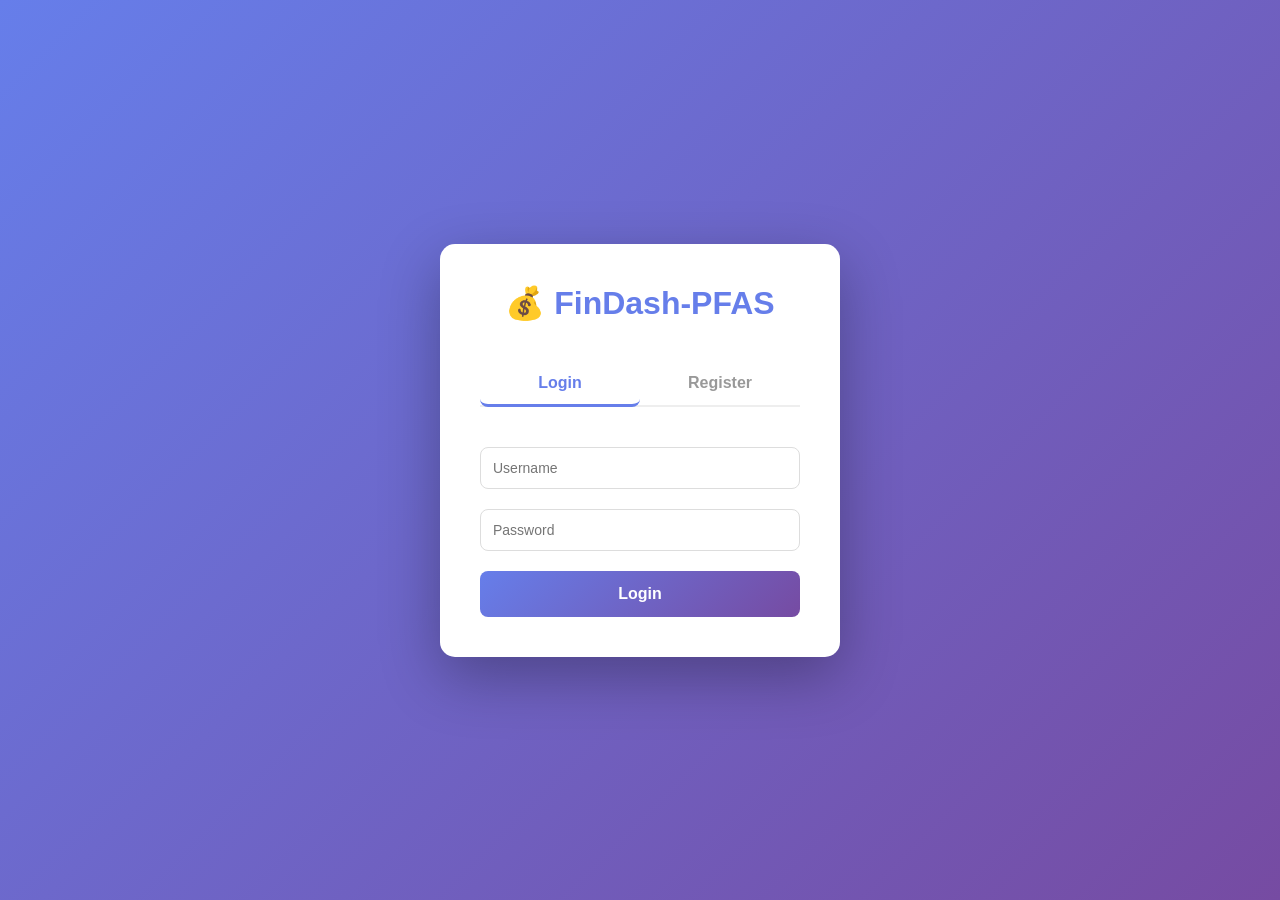
==== templates/login.html @ d6679ab9 "Update login.html" ====
<!DOCTYPE html>
<html>
<head>
    <meta charset="UTF-8">
    <title>FinDash - Login</title>
    <meta name="viewport" content="width=device-width, initial-scale=1.0">
    <style>
        * {
            margin: 0;
            padding: 0;
            box-sizing: border-box;
        }
        
        body {
            font-family: 'Segoe UI', Tahoma, Geneva, Verdana, sans-serif;
          background: linear-gradient(135deg, #667eea 0%, #764ba2 100%);
            min-height: 100vh;
            display: flex;
            align-items: center;
            justify-content: center;
            padding: 20px;
        }
        
        .container {
            background: white;
            padding: 40px;
            border-radius: 15px;
            box-shadow: 0 20px 60px rgba(0, 0, 0, 0.3);
            max-width: 400px;
            width: 100%;
        }
        
        h1 {
            color: #667eea;
            text-align: center;
            margin-bottom: 30px;
            font-size: 2em;
        }
        
        .tabs {
            display: flex;
            margin-bottom: 30px;
            border-bottom: 2px solid #eee;
        }
        
        .tab {
            flex: 1;
            padding: 12px;
            text-align: center;
            cursor: pointer;
            border: none;
            background: none;
            color: #999;
            font-size: 16px;
        }
        
        .tab.active {
            color: #667eea;
            border-bottom: 3px solid #667eea;
            margin-bottom: -2px;
        }
        
        .form-container {
            display: none;
        }
        
        .form-container.active {
            display: block;
        }
        
        input {
            width: 100%;
            padding: 12px;
            margin: 10px 0;
            border: 1px solid #ddd;
            border-radius: 8px;
            font-size: 14px;
        }
        
        input:focus {
            outline: none;
            border-color: #667eea;
        }
        
        button {
            width: 100%;
            padding: 14px;
            background: linear-gradient(135deg, #667eea 0%, #764ba2 100%);
            color: white;
            border: none;
            border-radius: 8px;
            font-size: 16px;
            font-weight: bold;
            cursor: pointer;
            margin-top: 10px;
        }
        
        button:hover {
            transform: translateY(-2px);
            box-shadow: 0 5px 15px rgba(102, 126, 234, 0.4);
        }
        
        .message {
            padding: 12px;
            margin: 15px 0;
            border-radius: 8px;
            text-align: center;
            display: none;
        }
        
        .message.success {
            background: #d4edda;
            color: #155724;
        }
        
        .message.error {
            background: #f8d7da;
            color: #721c24;
        }
    </style>
</head>
<body>
    <div class="container">
        <h1>💰 FinDash-PFAS</h1>
        
        <div class="tabs">
            <button class="tab active" onclick="showTab('login')">Login</button>
            <button class="tab" onclick="showTab('register')">Register</button>
        </div>
        
        <div id="message" class="message"></div>
        
        <!-- Login Form -->
        <div id="loginForm" class="form-container active">
            <form onsubmit="login(event)">
                <input type="text" id="loginUsername" placeholder="Username" required>
                <input type="password" id="loginPassword" placeholder="Password" required>
                <button type="submit">Login</button>
            </form>
        </div>
        
        <!-- Register Form -->
        <div id="registerForm" class="form-container">
            <form onsubmit="register(event)">
                <input type="text" id="regUsername" placeholder="Username" required>
                <input type="text" id="regFullName" placeholder="Full Name" required>
                <input type="email" id="regEmail" placeholder="Email" required>
                <input type="password" id="regPassword" placeholder="Password (min 6 characters)" required minlength="6">
                <button type="submit">Register</button>
            </form>
        </div>
    </div>
    
    <script>
        function showTab(tab) {
            document.getElementById('loginForm').classList.remove('active');
            document.getElementById('registerForm').classList.remove('active');
            document.querySelectorAll('.tab').forEach(t => t.classList.remove('active'));
            
            if (tab === 'login') {
                document.getElementById('loginForm').classList.add('active');
                document.querySelectorAll('.tab')[0].classList.add('active');
            } else {
                document.getElementById('registerForm').classList.add('active');
                document.querySelectorAll('.tab')[1].classList.add('active');
            }
            
            hideMessage();
        }
        
        function showMessage(text, type) {
            const msg = document.getElementById('message');
            msg.textContent = text;
            msg.className = 'message ' + type;
            msg.style.display = 'block';
        }
        
        function hideMessage() {
            document.getElementById('message').style.display = 'none';
        }
        
        async function login(e) {
            e.preventDefault();
            
            const username = document.getElementById('loginUsername').value;
            const password = document.getElementById('loginPassword').value;
            
            try {
                const response = await fetch('/api/login', {
                    method: 'POST',
                    headers: {'Content-Type': 'application/json'},
                    body: JSON.stringify({username, password})
                });
                
                const data = await response.json();
                
                if (data.success) {
                    showMessage('✅ Login successful!', 'success');
                    setTimeout(() => {
                        window.location.href = '/';
                    }, 1000);
                } else {
                    showMessage('❌ Invalid username or password', 'error');
                }
            } catch (error) {
                showMessage('❌ Login failed. Please try again.', 'error');
            }
        }
        
        async function register(e) {
            e.preventDefault();
            
            const username = document.getElementById('regUsername').value;
            const fullName = document.getElementById('regFullName').value;
            const email = document.getElementById('regEmail').value;
            const password = document.getElementById('regPassword').value;
            
            try {
                const response = await fetch('/api/register', {
                    method: 'POST',
                    headers: {'Content-Type': 'application/json'},
                    body: JSON.stringify({
                        username: username,
                        full_name: fullName,
                        email: email,
                        password: password
                    })
                });
                
                const data = await response.json();
                
                if (data.success) {
                    showMessage('✅ Registration successful!', 'success');
                    setTimeout(() => {
                        window.location.href = '/';
                    }, 1000);
                } else {
                    showMessage('❌ ' + data.message, 'error');
                }
            } catch (error) {
                showMessage('❌ Registration failed. Please try again.', 'error');
            }
        }
    </script>
</body>
</html>
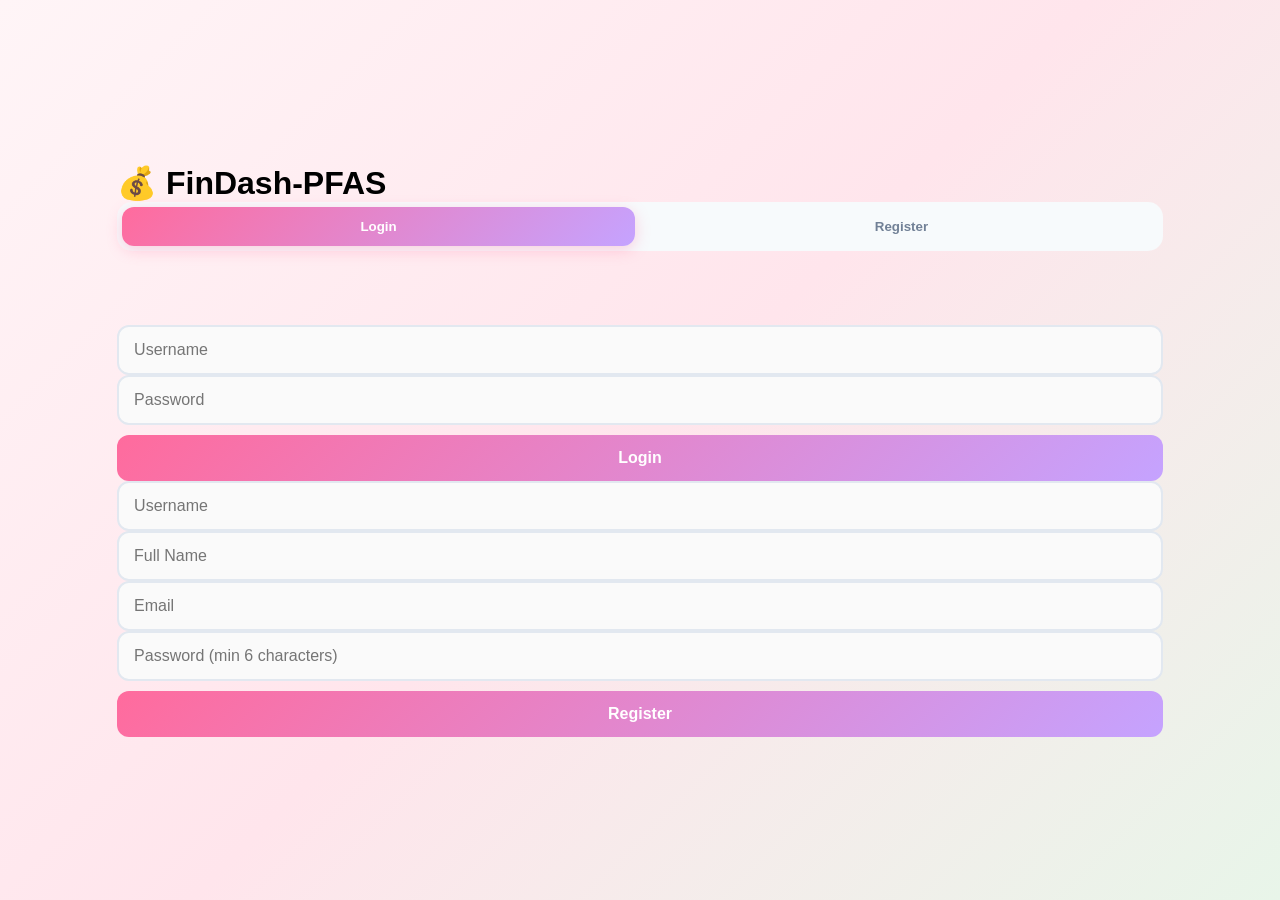
==== commit 10fc72f2: "beautuiful loook" ====
--- a/templates/login.html
+++ b/templates/login.html
@@ -4,120 +4,165 @@
     <meta charset="UTF-8">
     <title>FinDash - Login</title>
     <meta name="viewport" content="width=device-width, initial-scale=1.0">
-    <style>
-        * {
-            margin: 0;
-            padding: 0;
-            box-sizing: border-box;
-        }
-        
-        body {
-            font-family: 'Segoe UI', Tahoma, Geneva, Verdana, sans-serif;
-          background: linear-gradient(135deg, #667eea 0%, #764ba2 100%);
-            min-height: 100vh;
-            display: flex;
-            align-items: center;
-            justify-content: center;
-            padding: 20px;
-        }
-        
-        .container {
-            background: white;
-            padding: 40px;
-            border-radius: 15px;
-            box-shadow: 0 20px 60px rgba(0, 0, 0, 0.3);
-            max-width: 400px;
-            width: 100%;
-        }
-        
-        h1 {
-            color: #667eea;
-            text-align: center;
-            margin-bottom: 30px;
+   <style>
+    * {
+        margin: 0;
+        padding: 0;
+        box-sizing: border-box;
+    }
+
+    body {
+        font-family: 'Segoe UI', Tahoma, Geneva, Verdana, sans-serif;
+        background: linear-gradient(135deg, #FFF5F7 0%, #FFE5EC 50%, #E8F5E9 100%);
+        min-height: 100vh;
+        display: flex;
+        justify-content: center;
+        align-items: center;
+    }
+
+    .login-container {
+        background: white;
+        padding: 40px;
+        border-radius: 25px;
+        box-shadow: 0 20px 60px rgba(255, 107, 157, 0.2);
+        width: 90%;
+        max-width: 450px;
+        border: 1px solid rgba(255, 107, 157, 0.1);
+    }
+
+    .logo {
+        text-align: center;
+        margin-bottom: 30px;
+    }
+
+    .logo h1 {
+        font-size: 2.5em;
+        background: linear-gradient(135deg, #FF6B9D 0%, #C5A3FF 100%);
+        -webkit-background-clip: text;
+        -webkit-text-fill-color: transparent;
+        background-clip: text;
+        font-weight: 700;
+        margin-bottom: 5px;
+    }
+
+    .logo p {
+        color: #718096;
+        font-size: 0.95em;
+    }
+
+    .tabs {
+        display: flex;
+        gap: 10px;
+        margin-bottom: 30px;
+        background: #f7fafc;
+        padding: 5px;
+        border-radius: 15px;
+    }
+
+    .tab {
+        flex: 1;
+        padding: 12px;
+        background: transparent;
+        border: none;
+        cursor: pointer;
+        font-weight: 600;
+        color: #718096;
+        border-radius: 12px;
+        transition: all 0.3s;
+    }
+
+    .tab.active {
+        background: linear-gradient(135deg, #FF6B9D 0%, #C5A3FF 100%);
+        color: white;
+        box-shadow: 0 4px 15px rgba(255, 107, 157, 0.3);
+    }
+
+    .form-content {
+        display: none;
+    }
+
+    .form-content.active {
+        display: block;
+    }
+
+    .form-group {
+        margin-bottom: 20px;
+    }
+
+    label {
+        display: block;
+        margin-bottom: 8px;
+        color: #4a5568;
+        font-weight: 600;
+        font-size: 0.95em;
+    }
+
+    input {
+        width: 100%;
+        padding: 14px 15px;
+        border: 2px solid #e2e8f0;
+        border-radius: 12px;
+        font-size: 1em;
+        transition: all 0.3s;
+        background: #fafafa;
+    }
+
+    input:focus {
+        outline: none;
+        border-color: #FF6B9D;
+        background: white;
+        box-shadow: 0 0 0 3px rgba(255, 107, 157, 0.1);
+    }
+
+    button[type="submit"] {
+        width: 100%;
+        padding: 14px;
+        background: linear-gradient(135deg, #FF6B9D 0%, #C5A3FF 100%);
+        color: white;
+        border: none;
+        border-radius: 12px;
+        font-size: 1em;
+        font-weight: 600;
+        cursor: pointer;
+        transition: all 0.3s;
+        margin-top: 10px;
+    }
+
+    button[type="submit"]:hover {
+        transform: translateY(-2px);
+        box-shadow: 0 8px 20px rgba(255, 107, 157, 0.3);
+    }
+
+    .message {
+        padding: 12px;
+        border-radius: 10px;
+        margin-bottom: 20px;
+        font-weight: 500;
+        text-align: center;
+    }
+
+    .message.success {
+        background: linear-gradient(135deg, #E6FFFA 0%, #C1F7DC 100%);
+        color: #2d5f4d;
+        border: 1px solid #A8E6CF;
+    }
+
+    .message.error {
+        background: linear-gradient(135deg, #FFF5F7 0%, #FFE5EC 100%);
+        color: #8b3a4a;
+        border: 1px solid #FFB6C1;
+    }
+
+    @media (max-width: 480px) {
+        .login-container {
+            padding: 30px 20px;
+        }
+
+        .logo h1 {
             font-size: 2em;
         }
-        
-        .tabs {
-            display: flex;
-            margin-bottom: 30px;
-            border-bottom: 2px solid #eee;
-        }
-        
-        .tab {
-            flex: 1;
-            padding: 12px;
-            text-align: center;
-            cursor: pointer;
-            border: none;
-            background: none;
-            color: #999;
-            font-size: 16px;
-        }
-        
-        .tab.active {
-            color: #667eea;
-            border-bottom: 3px solid #667eea;
-            margin-bottom: -2px;
-        }
-        
-        .form-container {
-            display: none;
-        }
-        
-        .form-container.active {
-            display: block;
-        }
-        
-        input {
-            width: 100%;
-            padding: 12px;
-            margin: 10px 0;
-            border: 1px solid #ddd;
-            border-radius: 8px;
-            font-size: 14px;
-        }
-        
-        input:focus {
-            outline: none;
-            border-color: #667eea;
-        }
-        
-        button {
-            width: 100%;
-            padding: 14px;
-            background: linear-gradient(135deg, #667eea 0%, #764ba2 100%);
-            color: white;
-            border: none;
-            border-radius: 8px;
-            font-size: 16px;
-            font-weight: bold;
-            cursor: pointer;
-            margin-top: 10px;
-        }
-        
-        button:hover {
-            transform: translateY(-2px);
-            box-shadow: 0 5px 15px rgba(102, 126, 234, 0.4);
-        }
-        
-        .message {
-            padding: 12px;
-            margin: 15px 0;
-            border-radius: 8px;
-            text-align: center;
-            display: none;
-        }
-        
-        .message.success {
-            background: #d4edda;
-            color: #155724;
-        }
-        
-        .message.error {
-            background: #f8d7da;
-            color: #721c24;
-        }
-    </style>
+    }
+</style>
 </head>
 <body>
     <div class="container">
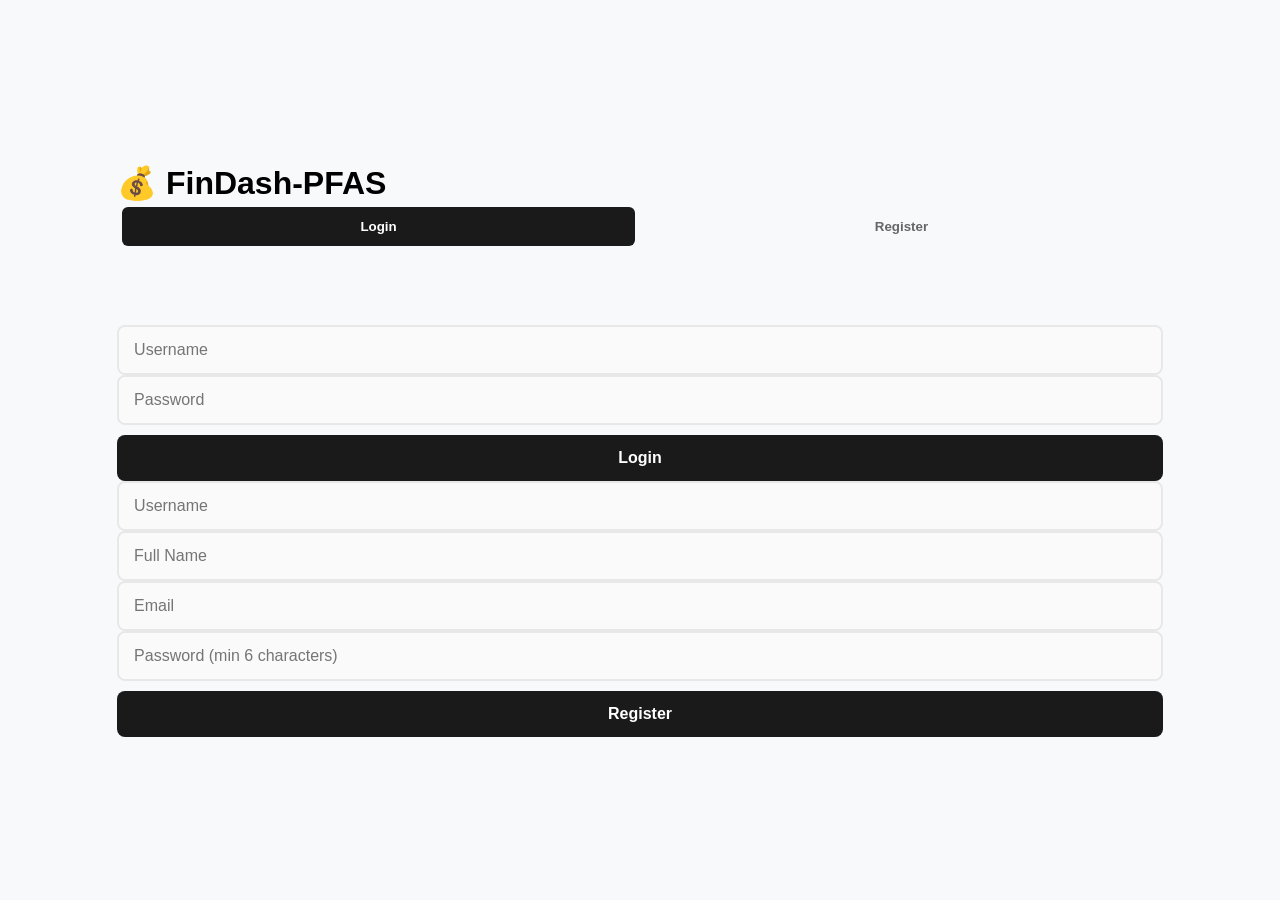
==== commit bf88123e: "kk" ====
--- a/templates/login.html
+++ b/templates/login.html
@@ -4,7 +4,7 @@
     <meta charset="UTF-8">
     <title>FinDash - Login</title>
     <meta name="viewport" content="width=device-width, initial-scale=1.0">
-   <style>
+  <style>
     * {
         margin: 0;
         padding: 0;
@@ -12,8 +12,8 @@
     }
 
     body {
-        font-family: 'Segoe UI', Tahoma, Geneva, Verdana, sans-serif;
-        background: linear-gradient(135deg, #FFF5F7 0%, #FFE5EC 50%, #E8F5E9 100%);
+        font-family: -apple-system, BlinkMacSystemFont, 'Segoe UI', Roboto, 'Helvetica Neue', Arial, sans-serif;
+        background: #f8f9fa;
         min-height: 100vh;
         display: flex;
         justify-content: center;
@@ -23,11 +23,11 @@
     .login-container {
         background: white;
         padding: 40px;
-        border-radius: 25px;
-        box-shadow: 0 20px 60px rgba(255, 107, 157, 0.2);
+        border-radius: 12px;
+        box-shadow: 0 4px 20px rgba(0, 0, 0, 0.1);
         width: 90%;
         max-width: 450px;
-        border: 1px solid rgba(255, 107, 157, 0.1);
+        border: 1px solid #e8e8e8;
     }
 
     .logo {
@@ -37,16 +37,14 @@
 
     .logo h1 {
         font-size: 2.5em;
-        background: linear-gradient(135deg, #FF6B9D 0%, #C5A3FF 100%);
-        -webkit-background-clip: text;
-        -webkit-text-fill-color: transparent;
-        background-clip: text;
+        color: #1a1a1a;
         font-weight: 700;
         margin-bottom: 5px;
+        letter-spacing: -0.5px;
     }
 
     .logo p {
-        color: #718096;
+        color: #888;
         font-size: 0.95em;
     }
 
@@ -54,9 +52,9 @@
         display: flex;
         gap: 10px;
         margin-bottom: 30px;
-        background: #f7fafc;
+        background: #f8f9fa;
         padding: 5px;
-        border-radius: 15px;
+        border-radius: 8px;
     }
 
     .tab {
@@ -66,15 +64,14 @@
         border: none;
         cursor: pointer;
         font-weight: 600;
-        color: #718096;
-        border-radius: 12px;
+        color: #666;
+        border-radius: 6px;
         transition: all 0.3s;
     }
 
     .tab.active {
-        background: linear-gradient(135deg, #FF6B9D 0%, #C5A3FF 100%);
+        background: #1a1a1a;
         color: white;
-        box-shadow: 0 4px 15px rgba(255, 107, 157, 0.3);
     }
 
     .form-content {
@@ -92,7 +89,7 @@
     label {
         display: block;
         margin-bottom: 8px;
-        color: #4a5568;
+        color: #333;
         font-weight: 600;
         font-size: 0.95em;
     }
@@ -100,8 +97,8 @@
     input {
         width: 100%;
         padding: 14px 15px;
-        border: 2px solid #e2e8f0;
-        border-radius: 12px;
+        border: 2px solid #e8e8e8;
+        border-radius: 8px;
         font-size: 1em;
         transition: all 0.3s;
         background: #fafafa;
@@ -109,18 +106,17 @@
 
     input:focus {
         outline: none;
-        border-color: #FF6B9D;
+        border-color: #1a1a1a;
         background: white;
-        box-shadow: 0 0 0 3px rgba(255, 107, 157, 0.1);
     }
 
     button[type="submit"] {
         width: 100%;
         padding: 14px;
-        background: linear-gradient(135deg, #FF6B9D 0%, #C5A3FF 100%);
+        background: #1a1a1a;
         color: white;
         border: none;
-        border-radius: 12px;
+        border-radius: 8px;
         font-size: 1em;
         font-weight: 600;
         cursor: pointer;
@@ -129,28 +125,28 @@
     }
 
     button[type="submit"]:hover {
+        background: #333;
         transform: translateY(-2px);
-        box-shadow: 0 8px 20px rgba(255, 107, 157, 0.3);
     }
 
     .message {
         padding: 12px;
-        border-radius: 10px;
+        border-radius: 8px;
         margin-bottom: 20px;
         font-weight: 500;
         text-align: center;
     }
 
     .message.success {
-        background: linear-gradient(135deg, #E6FFFA 0%, #C1F7DC 100%);
-        color: #2d5f4d;
-        border: 1px solid #A8E6CF;
+        background: #eafaf1;
+        color: #27ae60;
+        border: 1px solid #27ae60;
     }
 
     .message.error {
-        background: linear-gradient(135deg, #FFF5F7 0%, #FFE5EC 100%);
-        color: #8b3a4a;
-        border: 1px solid #FFB6C1;
+        background: #fadbd8;
+        color: #e74c3c;
+        border: 1px solid #e74c3c;
     }
 
     @media (max-width: 480px) {
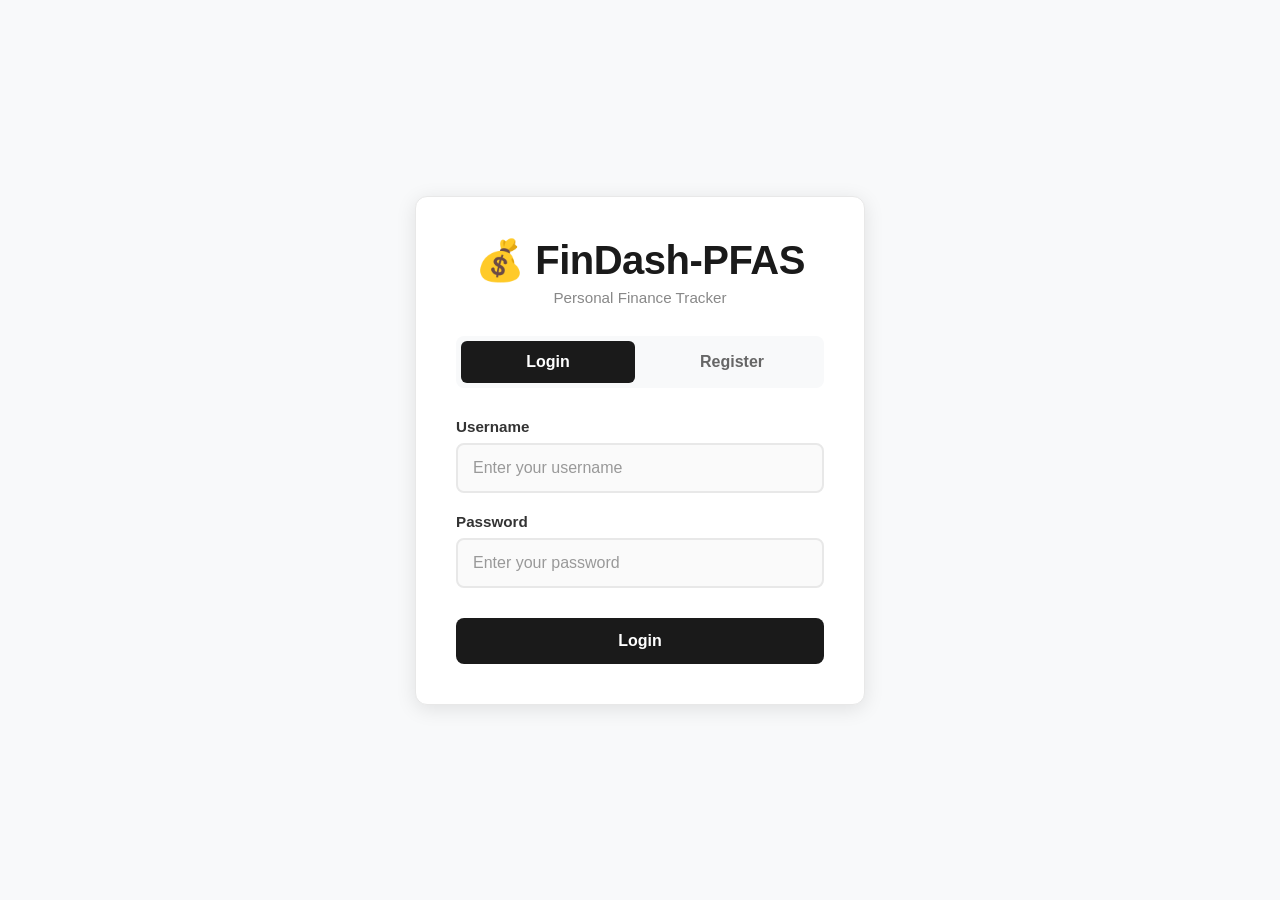
==== commit 422884e3: "Updated login page" ====
--- a/templates/login.html
+++ b/templates/login.html
@@ -2,285 +2,224 @@
 <html>
 <head>
     <meta charset="UTF-8">
+    <meta name="viewport" content="width=device-width, initial-scale=1.0, maximum-scale=1.0, user-scalable=no">
     <title>FinDash - Login</title>
-    <meta name="viewport" content="width=device-width, initial-scale=1.0">
-  <style>
-    * {
-        margin: 0;
-        padding: 0;
-        box-sizing: border-box;
-    }
-
-    body {
-        font-family: -apple-system, BlinkMacSystemFont, 'Segoe UI', Roboto, 'Helvetica Neue', Arial, sans-serif;
-        background: #f8f9fa;
-        min-height: 100vh;
-        display: flex;
-        justify-content: center;
-        align-items: center;
-    }
-
-    .login-container {
-        background: white;
-        padding: 40px;
-        border-radius: 12px;
-        box-shadow: 0 4px 20px rgba(0, 0, 0, 0.1);
-        width: 90%;
-        max-width: 450px;
-        border: 1px solid #e8e8e8;
-    }
-
-    .logo {
-        text-align: center;
-        margin-bottom: 30px;
-    }
-
-    .logo h1 {
-        font-size: 2.5em;
-        color: #1a1a1a;
-        font-weight: 700;
-        margin-bottom: 5px;
-        letter-spacing: -0.5px;
-    }
-
-    .logo p {
-        color: #888;
-        font-size: 0.95em;
-    }
-
-    .tabs {
-        display: flex;
-        gap: 10px;
-        margin-bottom: 30px;
-        background: #f8f9fa;
-        padding: 5px;
-        border-radius: 8px;
-    }
-
-    .tab {
-        flex: 1;
-        padding: 12px;
-        background: transparent;
-        border: none;
-        cursor: pointer;
-        font-weight: 600;
-        color: #666;
-        border-radius: 6px;
-        transition: all 0.3s;
-    }
-
-    .tab.active {
-        background: #1a1a1a;
-        color: white;
-    }
-
-    .form-content {
-        display: none;
-    }
-
-    .form-content.active {
-        display: block;
-    }
-
-    .form-group {
-        margin-bottom: 20px;
-    }
-
-    label {
-        display: block;
-        margin-bottom: 8px;
-        color: #333;
-        font-weight: 600;
-        font-size: 0.95em;
-    }
-
-    input {
-        width: 100%;
-        padding: 14px 15px;
-        border: 2px solid #e8e8e8;
-        border-radius: 8px;
-        font-size: 1em;
-        transition: all 0.3s;
-        background: #fafafa;
-    }
-
-    input:focus {
-        outline: none;
-        border-color: #1a1a1a;
-        background: white;
-    }
-
-    button[type="submit"] {
-        width: 100%;
-        padding: 14px;
-        background: #1a1a1a;
-        color: white;
-        border: none;
-        border-radius: 8px;
-        font-size: 1em;
-        font-weight: 600;
-        cursor: pointer;
-        transition: all 0.3s;
-        margin-top: 10px;
-    }
-
-    button[type="submit"]:hover {
-        background: #333;
-        transform: translateY(-2px);
-    }
-
-    .message {
-        padding: 12px;
-        border-radius: 8px;
-        margin-bottom: 20px;
-        font-weight: 500;
-        text-align: center;
-    }
-
-    .message.success {
-        background: #eafaf1;
-        color: #27ae60;
-        border: 1px solid #27ae60;
-    }
-
-    .message.error {
-        background: #fadbd8;
-        color: #e74c3c;
-        border: 1px solid #e74c3c;
-    }
-
-    @media (max-width: 480px) {
+    
+    <meta name="theme-color" content="#1a1a1a">
+    <meta name="apple-mobile-web-app-capable" content="yes">
+    <meta name="apple-mobile-web-app-status-bar-style" content="black">
+    
+    <style>
+        * { margin: 0; padding: 0; box-sizing: border-box; }
+
+        body {
+            font-family: -apple-system, BlinkMacSystemFont, 'Segoe UI', Roboto, 'Helvetica Neue', Arial, sans-serif;
+            background: #f8f9fa;
+            min-height: 100vh;
+            display: flex;
+            justify-content: center;
+            align-items: center;
+            padding: 20px;
+        }
+
         .login-container {
-            padding: 30px 20px;
-        }
-
-        .logo h1 {
-            font-size: 2em;
-        }
-    }
-</style>
+            background: white;
+            padding: 40px;
+            border-radius: 12px;
+            box-shadow: 0 4px 20px rgba(0,0,0,0.1);
+            width: 100%;
+            max-width: 450px;
+            border: 1px solid #e8e8e8;
+        }
+
+        .logo { text-align: center; margin-bottom: 30px; }
+        .logo h1 { font-size: 2.5em; color: #1a1a1a; font-weight: 700; margin-bottom: 5px; letter-spacing: -0.5px; }
+        .logo p { color: #888; font-size: 0.95em; }
+
+        .tabs {
+            display: flex;
+            gap: 10px;
+            margin-bottom: 30px;
+            background: #f8f9fa;
+            padding: 5px;
+            border-radius: 8px;
+            width: 100%;
+        }
+
+        .tab {
+            flex: 1;
+            padding: 12px;
+            background: transparent;
+            border: none;
+            cursor: pointer;
+            font-weight: 600;
+            color: #666;
+            border-radius: 6px;
+            transition: all 0.3s;
+            font-size: 1em;
+        }
+
+        .tab.active { background: #1a1a1a; color: white; }
+
+        /* KEY FIX: forms hidden by default */
+        .form-content { display: none; }
+        .form-content.active { display: block; }
+
+        .form-group { margin-bottom: 20px; }
+
+        label { display: block; margin-bottom: 8px; color: #333; font-weight: 600; font-size: 0.95em; }
+
+        input {
+            width: 100%;
+            padding: 14px 15px;
+            border: 2px solid #e8e8e8;
+            border-radius: 8px;
+            font-size: 1em;
+            transition: all 0.3s;
+            background: #fafafa;
+        }
+
+        input:focus { outline: none; border-color: #1a1a1a; background: white; }
+        input::placeholder { color: #999; }
+
+        button[type="submit"] {
+            width: 100%;
+            padding: 14px;
+            background: #1a1a1a;
+            color: white;
+            border: none;
+            border-radius: 8px;
+            font-size: 1em;
+            font-weight: 600;
+            cursor: pointer;
+            transition: all 0.3s;
+            margin-top: 10px;
+        }
+
+        button[type="submit"]:hover { background: #333; transform: translateY(-2px); }
+
+        .message { padding: 12px; border-radius: 8px; margin-bottom: 20px; font-weight: 500; text-align: center; }
+        .message.success { background: #eafaf1; color: #27ae60; border: 1px solid #27ae60; }
+        .message.error { background: #fadbd8; color: #e74c3c; border: 1px solid #e74c3c; }
+
+        @media (max-width: 480px) {
+            .login-container { padding: 30px 20px; }
+            .logo h1 { font-size: 2em; }
+            input, button { font-size: 16px; }
+        }
+    </style>
 </head>
 <body>
-    <div class="container">
-        <h1>💰 FinDash-PFAS</h1>
-        
+    <div class="login-container">
+        <div class="logo">
+            <h1>💰 FinDash-PFAS</h1>
+            <p>Personal Finance Tracker</p>
+        </div>
+
         <div class="tabs">
-            <button class="tab active" onclick="showTab('login')">Login</button>
-            <button class="tab" onclick="showTab('register')">Register</button>
-        </div>
-        
-        <div id="message" class="message"></div>
-        
+            <button class="tab active" id="tabLogin" onclick="switchTab('login')">Login</button>
+            <button class="tab" id="tabRegister" onclick="switchTab('register')">Register</button>
+        </div>
+
+        <div id="message"></div>
+
         <!-- Login Form -->
-        <div id="loginForm" class="form-container active">
-            <form onsubmit="login(event)">
-                <input type="text" id="loginUsername" placeholder="Username" required>
-                <input type="password" id="loginPassword" placeholder="Password" required>
+        <div id="loginForm" class="form-content active">
+            <form onsubmit="handleLogin(event)">
+                <div class="form-group">
+                    <label>Username</label>
+                    <input type="text" id="loginUsername" placeholder="Enter your username" required>
+                </div>
+                <div class="form-group">
+                    <label>Password</label>
+                    <input type="password" id="loginPassword" placeholder="Enter your password" required>
+                </div>
                 <button type="submit">Login</button>
             </form>
         </div>
-        
+
         <!-- Register Form -->
-        <div id="registerForm" class="form-container">
-            <form onsubmit="register(event)">
-                <input type="text" id="regUsername" placeholder="Username" required>
-                <input type="text" id="regFullName" placeholder="Full Name" required>
-                <input type="email" id="regEmail" placeholder="Email" required>
-                <input type="password" id="regPassword" placeholder="Password (min 6 characters)" required minlength="6">
+        <div id="registerForm" class="form-content">
+            <form onsubmit="handleRegister(event)">
+                <div class="form-group">
+                    <label>Username</label>
+                    <input type="text" id="regUsername" placeholder="Choose a username" required>
+                </div>
+                <div class="form-group">
+                    <label>Full Name</label>
+                    <input type="text" id="regFullname" placeholder="Enter your full name">
+                </div>
+                <div class="form-group">
+                    <label>Email</label>
+                    <input type="email" id="regEmail" placeholder="Enter your email">
+                </div>
+                <div class="form-group">
+                    <label>Password</label>
+                    <input type="password" id="regPassword" placeholder="Create a password" required>
+                </div>
                 <button type="submit">Register</button>
             </form>
         </div>
     </div>
-    
+
     <script>
-        function showTab(tab) {
-            document.getElementById('loginForm').classList.remove('active');
-            document.getElementById('registerForm').classList.remove('active');
-            document.querySelectorAll('.tab').forEach(t => t.classList.remove('active'));
-            
-            if (tab === 'login') {
-                document.getElementById('loginForm').classList.add('active');
-                document.querySelectorAll('.tab')[0].classList.add('active');
-            } else {
-                document.getElementById('registerForm').classList.add('active');
-                document.querySelectorAll('.tab')[1].classList.add('active');
-            }
-            
-            hideMessage();
-        }
-        
-        function showMessage(text, type) {
-            const msg = document.getElementById('message');
-            msg.textContent = text;
-            msg.className = 'message ' + type;
-            msg.style.display = 'block';
-        }
-        
-        function hideMessage() {
-            document.getElementById('message').style.display = 'none';
-        }
-        
-        async function login(e) {
+        // KEY FIX: use getElementById instead of event.target
+        function switchTab(tab) {
+            document.getElementById('tabLogin').classList.toggle('active', tab === 'login');
+            document.getElementById('tabRegister').classList.toggle('active', tab === 'register');
+            document.getElementById('loginForm').classList.toggle('active', tab === 'login');
+            document.getElementById('registerForm').classList.toggle('active', tab === 'register');
+            document.getElementById('message').innerHTML = '';
+        }
+
+        async function handleLogin(e) {
             e.preventDefault();
-            
             const username = document.getElementById('loginUsername').value;
             const password = document.getElementById('loginPassword').value;
-            
             try {
                 const response = await fetch('/api/login', {
                     method: 'POST',
                     headers: {'Content-Type': 'application/json'},
-                    body: JSON.stringify({username, password})
+                    body: JSON.stringify({ username, password })
                 });
-                
                 const data = await response.json();
-                
                 if (data.success) {
-                    showMessage('✅ Login successful!', 'success');
-                    setTimeout(() => {
-                        window.location.href = '/';
-                    }, 1000);
+                    showMessage('Login successful! Redirecting...', 'success');
+                    setTimeout(() => { window.location.href = '/'; }, 1000);
                 } else {
-                    showMessage('❌ Invalid username or password', 'error');
+                    showMessage(data.message || 'Invalid username or password', 'error');
                 }
             } catch (error) {
-                showMessage('❌ Login failed. Please try again.', 'error');
+                showMessage('Login failed. Please try again.', 'error');
             }
         }
-        
-        async function register(e) {
+
+        async function handleRegister(e) {
             e.preventDefault();
-            
             const username = document.getElementById('regUsername').value;
-            const fullName = document.getElementById('regFullName').value;
+            const fullname = document.getElementById('regFullname').value;
             const email = document.getElementById('regEmail').value;
             const password = document.getElementById('regPassword').value;
-            
             try {
                 const response = await fetch('/api/register', {
                     method: 'POST',
                     headers: {'Content-Type': 'application/json'},
-                    body: JSON.stringify({
-                        username: username,
-                        full_name: fullName,
-                        email: email,
-                        password: password
-                    })
+                    body: JSON.stringify({ username, fullname, email, password })
                 });
-                
                 const data = await response.json();
-                
                 if (data.success) {
-                    showMessage('✅ Registration successful!', 'success');
-                    setTimeout(() => {
-                        window.location.href = '/';
-                    }, 1000);
+                    showMessage('Registration successful! Redirecting...', 'success');
+                    setTimeout(() => { window.location.href = '/'; }, 1000);
                 } else {
-                    showMessage('❌ ' + data.message, 'error');
+                    showMessage(data.message || 'Registration failed', 'error');
                 }
             } catch (error) {
-                showMessage('❌ Registration failed. Please try again.', 'error');
+                showMessage('Registration failed. Please try again.', 'error');
             }
+        }
+
+        function showMessage(text, type) {
+            document.getElementById('message').innerHTML = `<div class="message ${type}">${text}</div>`;
         }
     </script>
 </body>
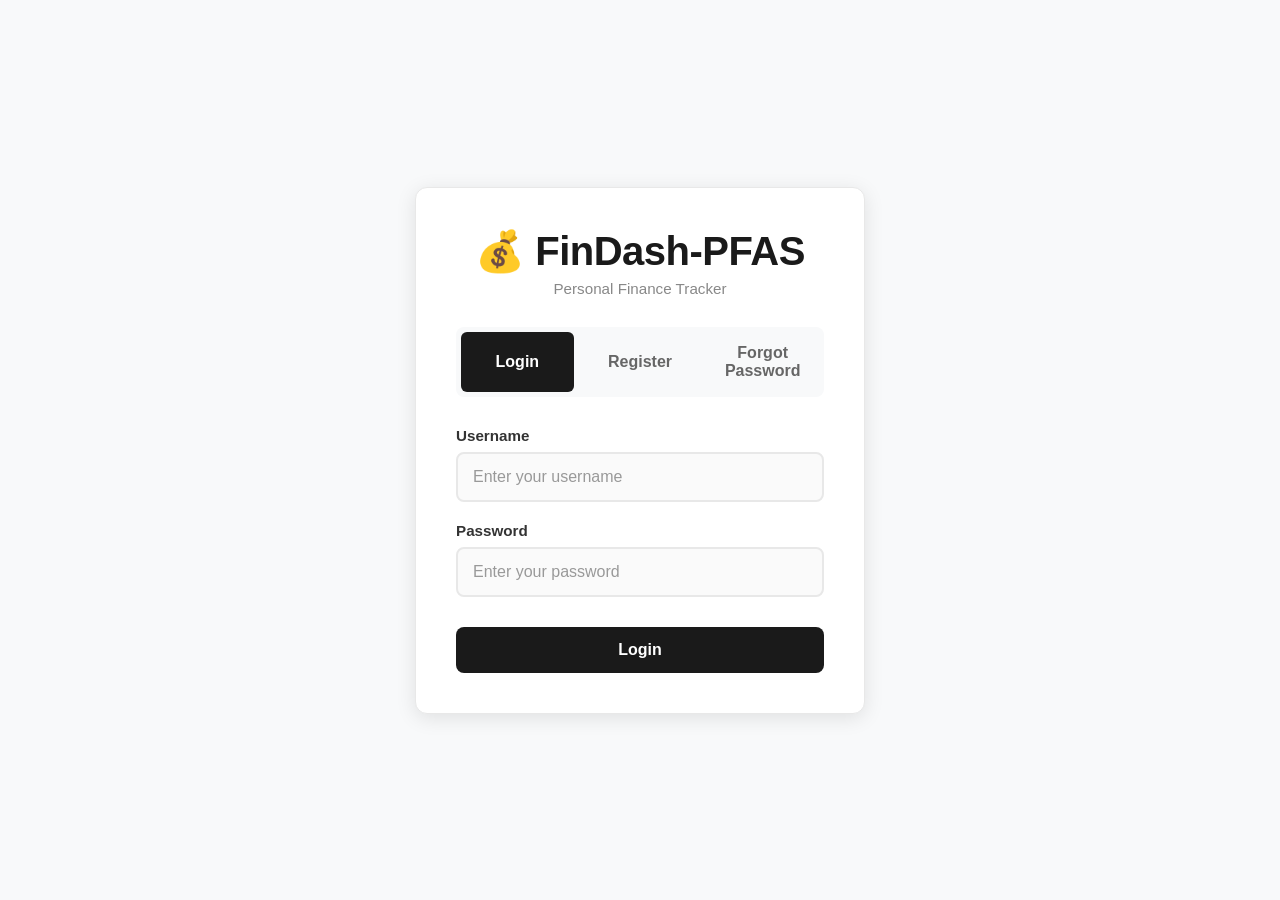
==== commit e44bc85d: "complete" ====
--- a/templates/login.html
+++ b/templates/login.html
@@ -119,6 +119,7 @@
         <div class="tabs">
             <button class="tab active" id="tabLogin" onclick="switchTab('login')">Login</button>
             <button class="tab" id="tabRegister" onclick="switchTab('register')">Register</button>
+            <button class="tab" id="tabForgot" onclick="switchTab('forgot')">Forgot Password</button>
         </div>
 
         <div id="message"></div>
@@ -135,6 +136,42 @@
                     <input type="password" id="loginPassword" placeholder="Enter your password" required>
                 </div>
                 <button type="submit">Login</button>
+            </form>
+        </div>
+
+        <!-- Forgot Password Form -->
+        <div id="forgotForm" class="form-content">
+            <form onsubmit="handleForgot(event)" id="forgotStepForm">
+                <div id="forgotStep1">
+                    <div class="form-group">
+                        <label>Username</label>
+                        <input type="text" id="forgotUsername" placeholder="Enter your username" required>
+                    </div>
+                    <button type="button" onclick="getSecurityQuestion()">Get Security Question</button>
+                </div>
+                <div id="forgotStep2" style="display:none;">
+                    <div class="form-group">
+                        <label id="secQuestionLabel" style="color:#3498db;font-size:1em;padding:10px;background:#eaf4fb;border-radius:8px;display:block;"></label>
+                    </div>
+                    <div class="form-group">
+                        <label>Your Answer</label>
+                        <input type="text" id="forgotAnswer" placeholder="Enter your answer">
+                    </div>
+                    <button type="button" onclick="verifyAnswer()">Verify Answer</button>
+                </div>
+
+                <div id="forgotStep3" style="display:none;">
+                    <div style="background:#eafaf1;color:#27ae60;padding:10px;border-radius:8px;margin-bottom:15px;font-weight:600;text-align:center;">✅ Answer Correct! Set your new password.</div>
+                    <div class="form-group">
+                        <label>New Password</label>
+                        <input type="password" id="forgotNewPassword" placeholder="Enter new password">
+                    </div>
+                    <div class="form-group">
+                        <label>Confirm New Password</label>
+                        <input type="password" id="forgotConfirmPassword" placeholder="Confirm new password">
+                    </div>
+                    <button type="button" onclick="resetPassword()">Reset Password</button>
+                </div>
             </form>
         </div>
 
@@ -167,9 +204,81 @@
         function switchTab(tab) {
             document.getElementById('tabLogin').classList.toggle('active', tab === 'login');
             document.getElementById('tabRegister').classList.toggle('active', tab === 'register');
+            document.getElementById('tabForgot').classList.toggle('active', tab === 'forgot');
             document.getElementById('loginForm').classList.toggle('active', tab === 'login');
             document.getElementById('registerForm').classList.toggle('active', tab === 'register');
+            document.getElementById('forgotForm').classList.toggle('active', tab === 'forgot');
             document.getElementById('message').innerHTML = '';
+        }
+
+        async function getSecurityQuestion() {
+            const username = document.getElementById('forgotUsername').value.trim();
+            if (!username) { showMessage('Please enter your username!', 'error'); return; }
+            try {
+                const res = await fetch('/api/get-security-question', {
+                    method: 'POST',
+                    headers: { 'Content-Type': 'application/json' },
+                    body: JSON.stringify({ username })
+                });
+                const data = await res.json();
+                if (data.success) {
+                    document.getElementById('secQuestionLabel').textContent = '❓ ' + data.question;
+                    document.getElementById('forgotStep1').style.display = 'none';
+                    document.getElementById('forgotStep2').style.display = 'block';
+                } else {
+                    showMessage(data.message, 'error');
+                }
+            } catch (e) {
+                showMessage('Error connecting to server', 'error');
+            }
+        }
+
+        async function verifyAnswer() {
+            const username = document.getElementById('forgotUsername').value.trim();
+            const answer = document.getElementById('forgotAnswer').value.trim();
+            if (!answer) { showMessage('Please enter your answer!', 'error'); return; }
+            try {
+                const res = await fetch('/api/verify-answer', {
+                    method: 'POST',
+                    headers: { 'Content-Type': 'application/json' },
+                    body: JSON.stringify({ username, answer })
+                });
+                const data = await res.json();
+                if (data.success) {
+                    document.getElementById('forgotStep2').style.display = 'none';
+                    document.getElementById('forgotStep3').style.display = 'block';
+                    document.getElementById('message').innerHTML = '';
+                } else {
+                    showMessage(data.message, 'error');
+                }
+            } catch (e) {
+                showMessage('Error connecting to server', 'error');
+            }
+        }
+
+        async function resetPassword() {
+            const username = document.getElementById('forgotUsername').value.trim();
+            const newPass = document.getElementById('forgotNewPassword').value;
+            const confirmPass = document.getElementById('forgotConfirmPassword').value;
+            if (!newPass || !confirmPass) { showMessage('Please enter new password!', 'error'); return; }
+            if (newPass !== confirmPass) { showMessage('Passwords do not match!', 'error'); return; }
+            if (newPass.length < 6) { showMessage('Password must be at least 6 characters!', 'error'); return; }
+            try {
+                const res = await fetch('/api/reset-password-verified', {
+                    method: 'POST',
+                    headers: { 'Content-Type': 'application/json' },
+                    body: JSON.stringify({ username, new_password: newPass })
+                });
+                const data = await res.json();
+                if (data.success) {
+                    showMessage('✅ ' + data.message + ' Please login!', 'success');
+                    setTimeout(() => switchTab('login'), 2000);
+                } else {
+                    showMessage(data.message, 'error');
+                }
+            } catch (e) {
+                showMessage('Error connecting to server', 'error');
+            }
         }
 
         async function handleLogin(e) {
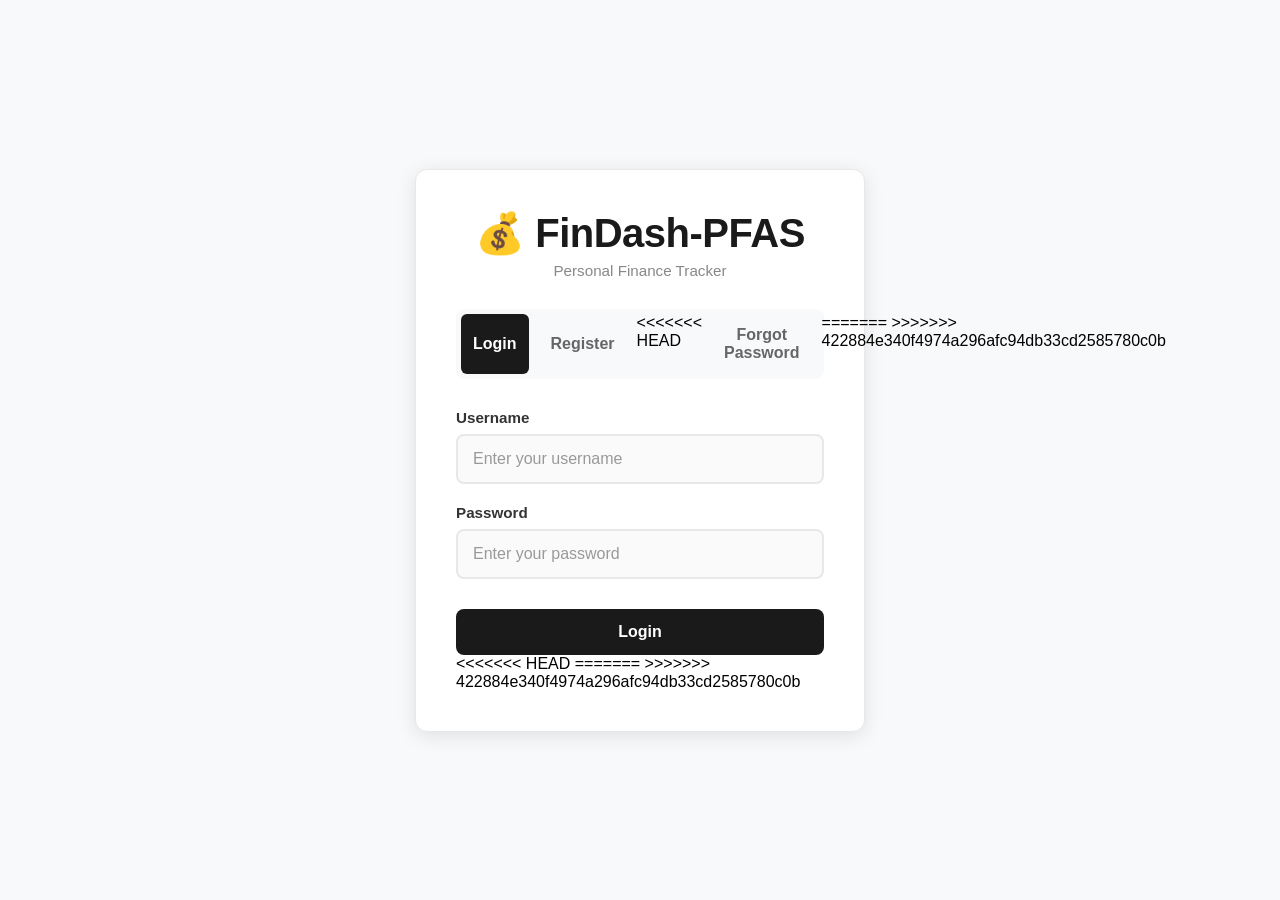
==== commit b512487a: "Resolved merge conflicts" ====
--- a/templates/login.html
+++ b/templates/login.html
@@ -119,7 +119,10 @@
         <div class="tabs">
             <button class="tab active" id="tabLogin" onclick="switchTab('login')">Login</button>
             <button class="tab" id="tabRegister" onclick="switchTab('register')">Register</button>
+<<<<<<< HEAD
             <button class="tab" id="tabForgot" onclick="switchTab('forgot')">Forgot Password</button>
+=======
+>>>>>>> 422884e340f4974a296afc94db33cd2585780c0b
         </div>
 
         <div id="message"></div>
@@ -139,6 +142,7 @@
             </form>
         </div>
 
+<<<<<<< HEAD
         <!-- Forgot Password Form -->
         <div id="forgotForm" class="form-content">
             <form onsubmit="handleForgot(event)" id="forgotStepForm">
@@ -175,6 +179,8 @@
             </form>
         </div>
 
+=======
+>>>>>>> 422884e340f4974a296afc94db33cd2585780c0b
         <!-- Register Form -->
         <div id="registerForm" class="form-content">
             <form onsubmit="handleRegister(event)">
@@ -279,8 +285,10 @@
             } catch (e) {
                 showMessage('Error connecting to server', 'error');
             }
-        }
-
+            document.getElementById('loginForm').classList.toggle('active', tab === 'login');
+            document.getElementById('registerForm').classList.toggle('active', tab === 'register');
+            document.getElementById('message').innerHTML = '';
+        }
         async function handleLogin(e) {
             e.preventDefault();
             const username = document.getElementById('loginUsername').value;
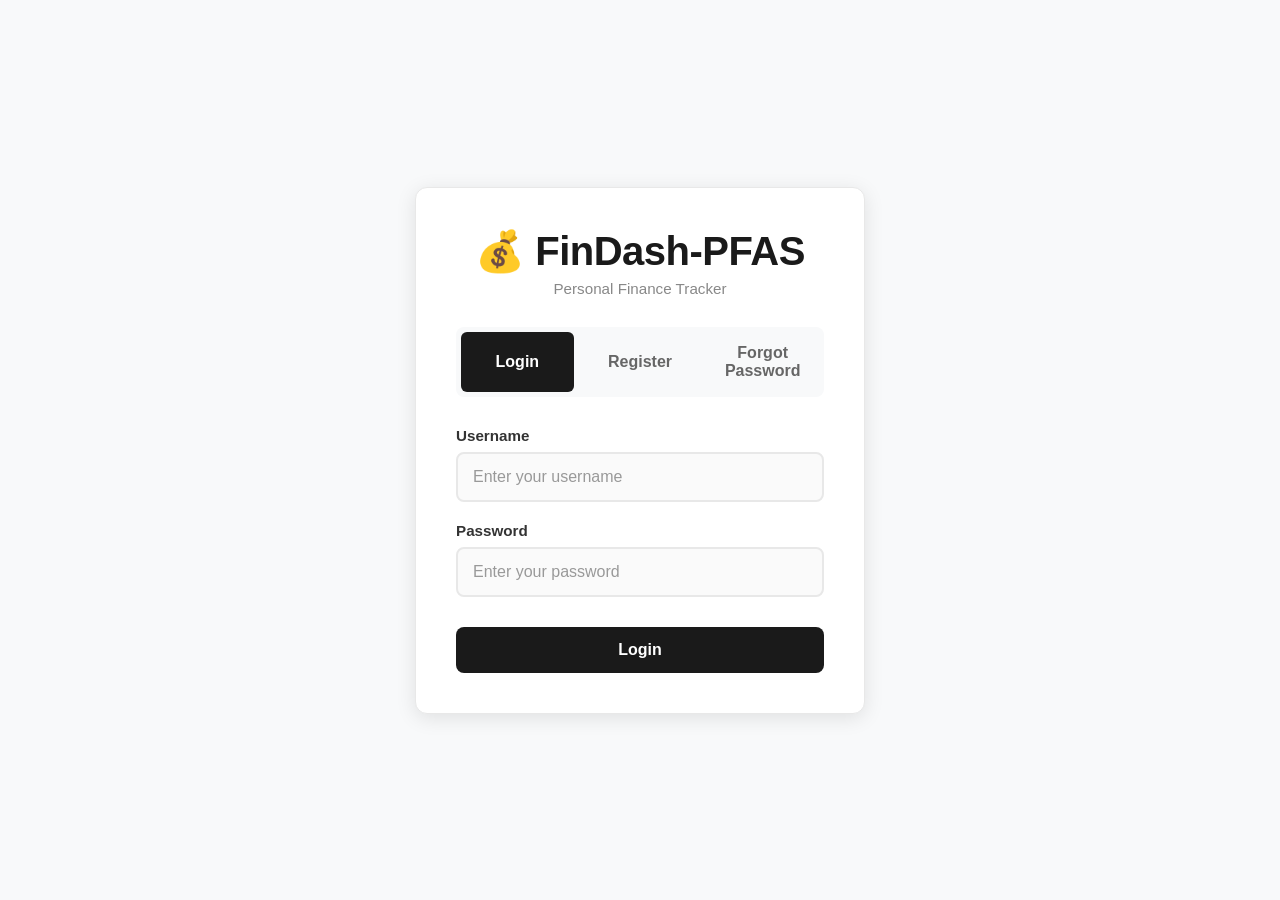
==== commit 8e538c5b: "Update login.html" ====
--- a/templates/login.html
+++ b/templates/login.html
@@ -119,10 +119,8 @@
         <div class="tabs">
             <button class="tab active" id="tabLogin" onclick="switchTab('login')">Login</button>
             <button class="tab" id="tabRegister" onclick="switchTab('register')">Register</button>
-<<<<<<< HEAD
             <button class="tab" id="tabForgot" onclick="switchTab('forgot')">Forgot Password</button>
-=======
->>>>>>> 422884e340f4974a296afc94db33cd2585780c0b
+
         </div>
 
         <div id="message"></div>
@@ -141,8 +139,6 @@
                 <button type="submit">Login</button>
             </form>
         </div>
-
-<<<<<<< HEAD
         <!-- Forgot Password Form -->
         <div id="forgotForm" class="form-content">
             <form onsubmit="handleForgot(event)" id="forgotStepForm">
@@ -178,9 +174,6 @@
                 </div>
             </form>
         </div>
-
-=======
->>>>>>> 422884e340f4974a296afc94db33cd2585780c0b
         <!-- Register Form -->
         <div id="registerForm" class="form-content">
             <form onsubmit="handleRegister(event)">
